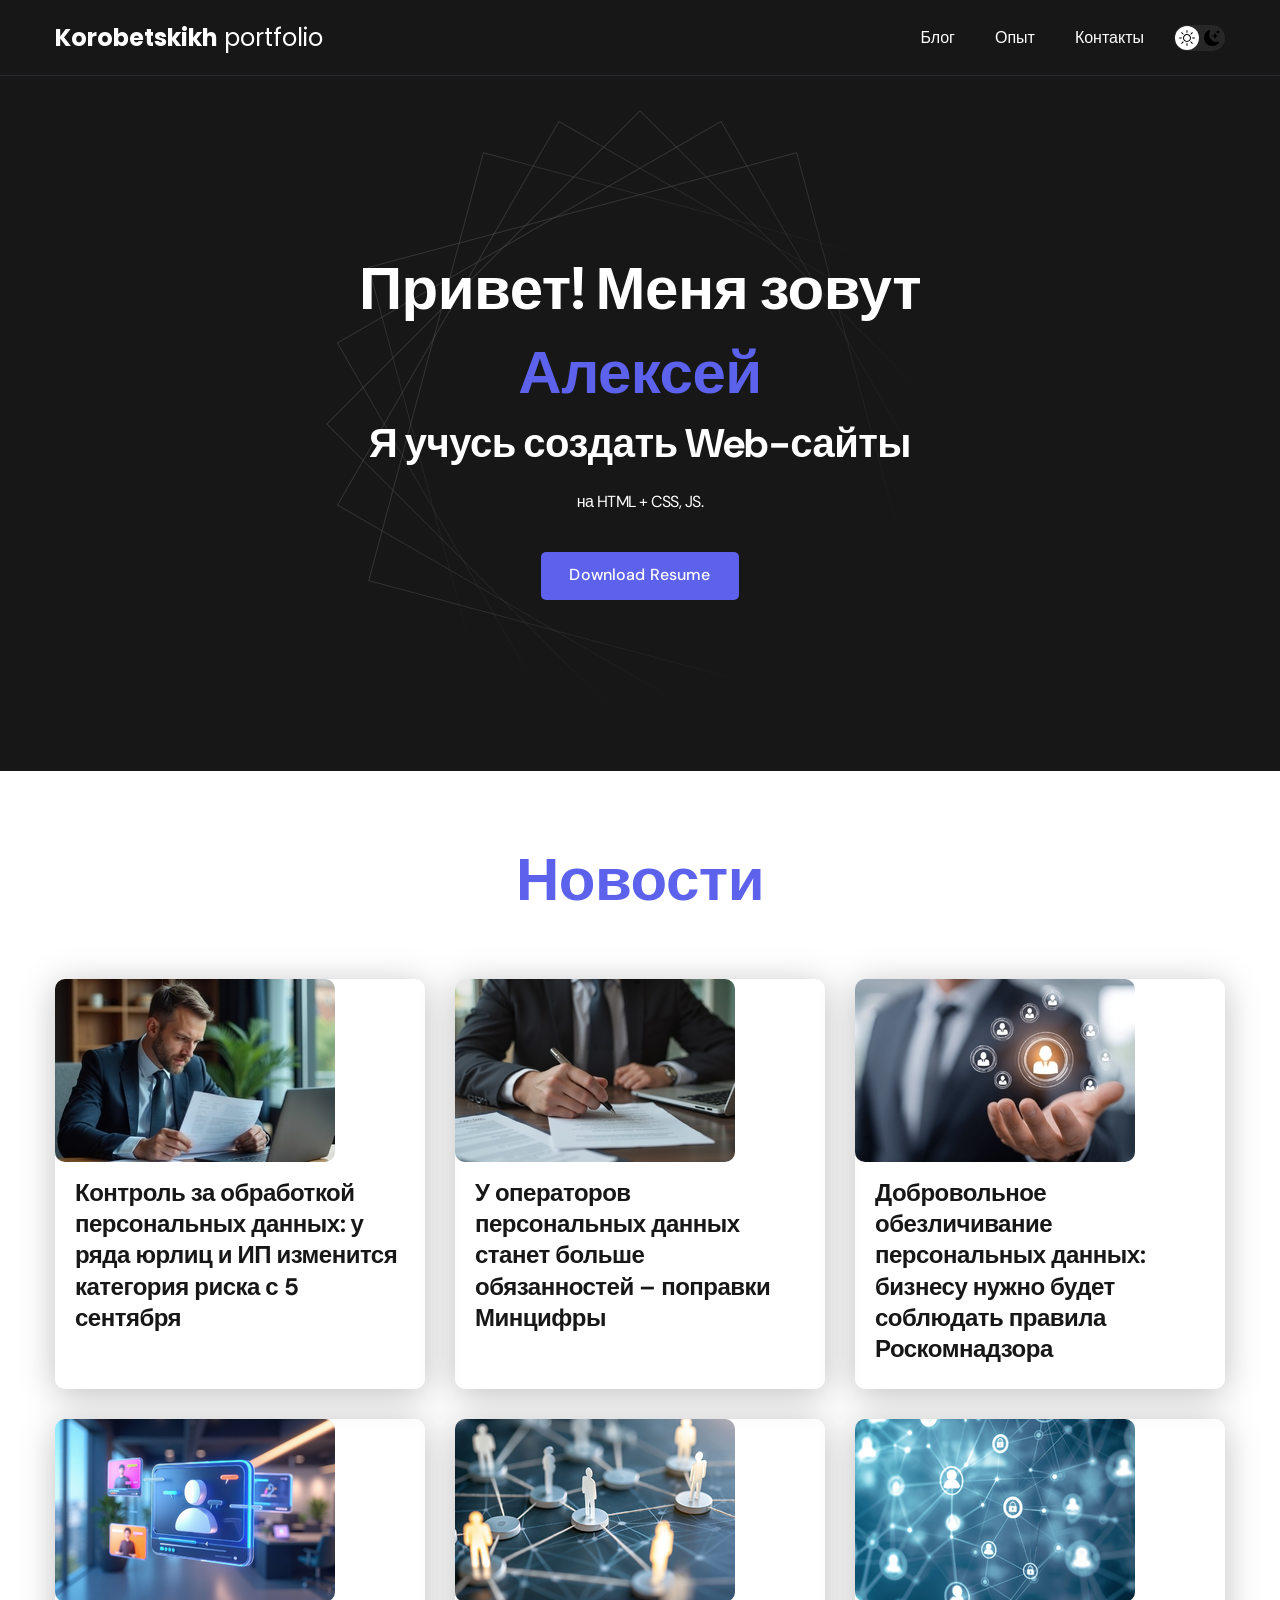
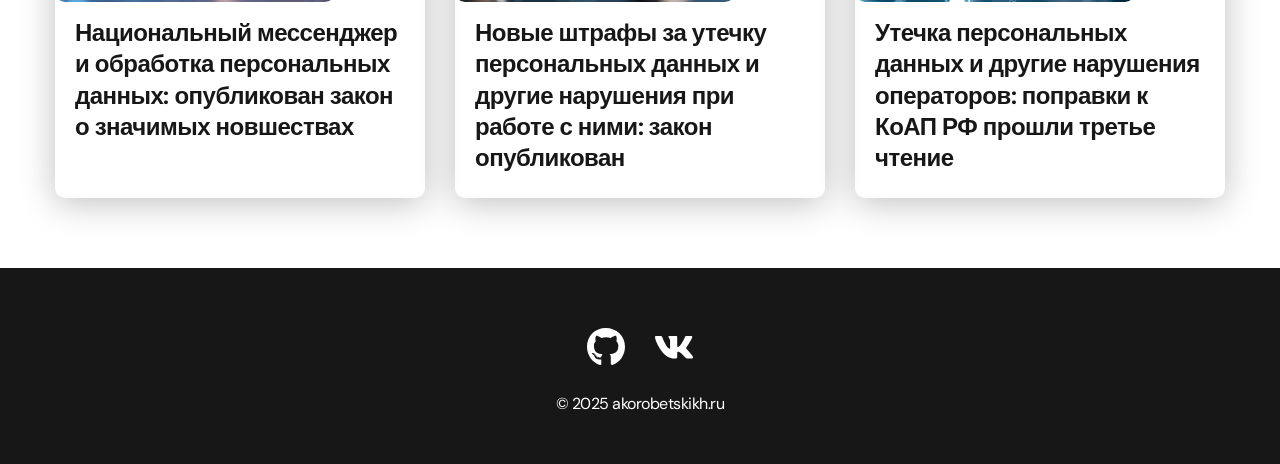
==== index.html @ 22cd6869 "First commit" ====
<!DOCTYPE html>
<html lang="en">

<head>
    <meta charset="UTF-8">
    <meta name="viewport" content="width=device-width, initial-scale=1.0">
    <title>Korobetskikh Portfolio</title>
    <link rel="stylesheet" href="./css/main.css">
</head>

<body>
    <nav class="nav">
        <div class="container">
            <div class="nav-row">
                <a href="./index.html" class="logo"><strong>Korobetskikh</strong> portfolio</a>
                <button class="dark-mode-btn">
                    <img src="./img/icons/sun.svg" alt="Light mode" class="dark-mode-btn__icon">
                    <img src="./img/icons/moon.svg" alt="Dark mode" class="dark-mode-btn__icon">
                </button>
                <ul class="nav-list">
                    <li class="nav-list__item"><a href="./blog.html" class="nav-list__link">Блог</a></li>
                    <li class="nav-list__item"><a href="./skills.html" class="nav-list__link">Опыт</a></li>
                    <li class="nav-list__item"><a href="./contacts.html" class="nav-list__link">Контакты</a></li>
                </ul>
            </div>
        </div>
    </nav>

    <header class="header">
        <div class="header__wrapper">
            <h1 class="header__title">
                <strong>Привет! Меня зовут <em>Алексей</em></strong><br>
                Я учусь создать Web-сайты
            </h1>
            <div class="header__text">
                <p>на HTML + CSS, JS.</p>
            </div>
            <a href="./img/projects/resume.pdf" class="btn">Download Resume</a>
        </div>
    </header>

    <main class="section">
        <div class="container">
            <h2 class="title-1">Новости</h2>
            <ul class="projects">
                <li class="project">
                    <a href="https://www.consultant.ru/legalnews/29402/">
                        <img src="./img/projects/pdn1.jpeg" alt="pdn1" class="project__img">
                        <h3 class="project__title">Контроль за обработкой персональных данных: у ряда юрлиц и ИП
                            изменится категория риска с 5 сентября</h3>
                    </a>
                </li>
                <li class="project">
                    <a href="https://www.consultant.ru/legalnews/29343/">
                        <img src="./img/projects/pdn2.jpeg" alt="pdn2" class="project__img">
                        <h3 class="project__title">У операторов персональных данных станет больше обязанностей –
                            поправки Минцифры</h3>
                    </a>
                </li>
                <li class="project">
                    <a href="https://www.consultant.ru/legalnews/29204/">
                        <img src="./img/projects/pdn3.jpeg" alt="pdn3" class="project__img">
                        <h3 class="project__title">Добровольное обезличивание персональных данных: бизнесу нужно будет
                            соблюдать правила Роскомнадзора</h3>
                    </a>
                </li>
                <li class="project">
                    <a href="https://www.consultant.ru/legalnews/28832/">
                        <img src="./img/projects/pdn4.jpeg" alt="pdn4" class="project__img">
                        <h3 class="project__title">Национальный мессенджер и обработка персональных данных: опубликован
                            закон о значимых новшествах</h3>
                    </a>
                </li>
                <li class="project">
                    <a href="https://www.consultant.ru/legalnews/27142/">
                        <img src="./img/projects/pdn5.jpeg" alt="pdn5" class="project__img">
                        <h3 class="project__title">Новые штрафы за утечку персональных данных и другие нарушения при
                            работе с ними: закон опубликован</h3>
                    </a>
                </li>
                <li class="project">
                    <a href="https://www.consultant.ru/legalnews/27082/">
                        <img src="./img/projects/pdn6.jpeg" alt="pdn6" class="project__img">
                        <h3 class="project__title">Утечка персональных данных и другие нарушения операторов: поправки к
                            КоАП РФ прошли третье чтение</h3>
                    </a>
                </li>
            </ul>
        </div>
    </main>

    <button class="scroll-to-top" aria-label="Наверх">↑</button>

    <script>
        // Анимация появления элементов при скролле
        const observerOptions = {
            threshold: 0.1,
            rootMargin: '0px 0px -50px 0px'
        };

        const observer = new IntersectionObserver((entries) => {
            entries.forEach(entry => {
                if (entry.isIntersecting) {
                    entry.target.classList.add('visible');
                }
            });
        }, observerOptions);

        // Наблюдаем за элементами, которые должны появляться при скролле
        document.addEventListener('DOMContentLoaded', () => {
            // Анимируем заголовок
            const title = document.querySelector('.title-1');
            setTimeout(() => {
                title.classList.add('visible');
            }, 300);

            // Наблюдаем за карточками статей
            const trendPosts = document.querySelectorAll('.trends_post');
            trendPosts.forEach((post, index) => {
                observer.observe(post);
                // Добавляем задержку для последовательного появления
                post.style.transitionDelay = `${index * 0.1}s`;
            });

            // Кнопка "Наверх"
            const scrollToTopBtn = document.querySelector('.scroll-to-top');

            window.addEventListener('scroll', () => {
                if (window.pageYOffset > 300) {
                    scrollToTopBtn.classList.add('visible');
                } else {
                    scrollToTopBtn.classList.remove('visible');
                }
            });

            scrollToTopBtn.addEventListener('click', () => {
                window.scrollTo({
                    top: 0,
                    behavior: 'smooth'
                });
            });

            // Добавляем интерактивность карточкам
            trendPosts.forEach(post => {
                post.addEventListener('click', (e) => {
                    // Если клик не по ссылке, переходим по ссылке заголовка
                    if (e.target.tagName !== 'A') {
                        const link = post.querySelector('.trands_post_main-wrap_title');
                        if (link) {
                            window.location.href = link.href;
                        }
                    }
                });

                // Добавляем эффект при наведении на всю карточку
                post.style.cursor = 'pointer';
            });
        });

        // Плавный скролл для якорных ссылок
        document.querySelectorAll('a[href^="#"]').forEach(anchor => {
            anchor.addEventListener('click', function (e) {
                e.preventDefault();
                const target = document.querySelector(this.getAttribute('href'));
                if (target) {
                    target.scrollIntoView({
                        behavior: 'smooth',
                        block: 'start'
                    });
                }
            });
        });
    </script>

    <footer class="footer">
        <div class="container">
            <div class="footer__wrapper">
                <ul class="social">
                    <li class="social__item"><a href="https://github.com/AleNiKor"><img src="./img/icons/gitHub.svg"
                                alt="Link"></a></li>
                    <li class="social__item"><a href="https://vk.com/korobetskikh"><img src="./img/icons/vk.svg"
                                alt="Link"></a></li>
                </ul>
                <div class="copyright">
                    <p>© 2025 akorobetskikh.ru </p>
                </div>
            </div>
        </div>
    </footer>

    <script src="./js/main.js"></script>

</body>

</html>
---- css/main.css ----
@import "./reset.css";
@import url('https://fonts.googleapis.com/css2?family=DM+Sans:wght@400;500;700&family=Poppins:wght@400;500;700&display=swap');

:root {
    --black: #171718;
    --black-border: #26292D;
    --write: #ffffff;
    --purple: #5C62EC;

    --text-color: var(--black);

    --dark-bg: var(--black);
    --dark-border: var(--black-border);
    --header-text: var(--write);
    --accent: var(--purple);

    /* Light mode */
    --page-bg: var(--write);
    --text-color: var(--black);

    --title-1: var(--accent);

    --project-card-bg: var(--white);
    --project-card-text: var(--black);
    --box-shadow: 0px 5px 35px rgba(0, 0, 0, 0.25);

    --skills-list-item: var(--write);
    --skills-list-item-text: var(--black);
}

.dark {
    /* Dark mode */
    --page-bg: #252526;
    --text-color: var(--white);

    --title-1: var(--write);

    --project-card-bg: var(--black);
    --project-card-text: var(--write);
    --box-shadow: 0px 5px 35px rgba(0, 0, 0, 0.8);

    --skills-list-item: var(--black);
    --skills-list-item-text: var(--write);
}

html, body {
    display: flex;
    flex-direction: column;
    min-height: 100vh;

    font-family: 'DM Sans', sans-serif;
    letter-spacing: -0.5px;
   
    /* Light mode */
    background-color: var(--page-bg);
    color: var(--text-color);
}

/* General */

.container {
    margin: 0 auto;
    padding: 0 15px;
    max-width: 1200px;
}

.none {
    display: none !important;    
}

.section {
    padding: 70px 0;
}

.title-1 {
    margin-bottom: 60px;
    font-size: 60px;
    font-weight: 700;
    line-height: 1.3;
    color: var(--title-1);
    text-align: center;
}

.title-2 {
    margin-bottom: 20px;
    font-style: 40px;
    line-height: 1.3;
    font-weight: 700;    
}

/* Nav */

.nav {
    padding: 20px 0;
    border-bottom: 1px solid var(--dark-border);
    background-color: var(--dark-bg);
    color: var(--header-text);
    letter-spacing: normal;
}

.nav-row {
    display: flex;
    justify-content: flex-end;
    align-items: center;
    column-gap: 30px;
    row-gap: 20px;
    flex-wrap: wrap;
}

.logo {
    margin-right: auto;
    color: var(--header-text);
    font-size: 24px;
    font-family: 'Poppins', sans-serif;
}

.logo strong {
    font-weight: 700;
}

.nav-list {
    display: flex;
    flex-wrap: wrap;
    row-gap: 10px;
    align-items: center;
    column-gap: 40px;
    font-size: 16px;
    font-weight: 500;
    font-family: 'Poppins', sans-serif;
}

.nav-list__link {
    color: var(--header-text);
    transition: opacity 0.2s ease-in;
}

.nav-list__link:hover {
    opacity: 0.8;
}

.nav-list__link--active {
    position: relative;
}

.nav-list__link--active::before {
    content: "";

    position: absolute;
    left: 0;
    top: 100%;

    display: block;
    height: 2px;
    width: 100%;
    background-color: var(--accent);
}

/* Dark mode btn */

.dark-mode-btn {
    order: 9;
    position: relative;
    display: flex;
    justify-content: space-between;
    width: 51px;
    height: 26px;
    padding: 5px;
    border-radius: 50px;
    background-color: #272727;

}

.dark-mode-btn::before {
    content: "";
    position: absolute;
    top: 1px;
    left: 1px;
    display: block;
    width: 24px;
    height: 24px;
    border-radius: 50%;
    background-color: var(--write);
    transition: left 0.2s ease-in;
}

.dark-mode-btn--active::before {
    left: 26px;
}

.dark-mode-btn__icon {
    position: relative;
    z-index: 9;
}

/* Header */

.header {
    padding: 40px 0;
    min-height: 695px;

    display: flex;
    justify-content: center;
    align-items: center;

    background-color: var(--dark-bg);
    background-image: url('./../img/header-bg.png');
    background-repeat: no-repeat;
    background-size: auto;
    background-position: center center;

    color: var(--header-text);
    text-align: center;
}

.header__wrapper {
    padding: 0 15px;
    max-width: 660px;
}

.header__title {
    margin-bottom: 20px;
    font-size: 40px;
    font-weight: 700;
    line-height: 1.4;
}

.header__title strong {
    font-size: 60px;
    font-weight: 700;
}

.header__title em {
    font-style: normal;
    color: var(--accent);
}

.header__text {
    margin-bottom: 40px;
    font-style: 18px;
    line-height: 1.333;
}

.header__text p + p {
    margin-top: 0.5em;
}

/* Btn */

.btn {
    display: inline-block;
    height: 48px;
    padding: 12px 28px;

    border-radius: 5px;
    background-color: var(--accent);
    color: var(--write);
    letter-spacing: 0.15px;
    font-size: 16px;
    font-weight: 500;
    transition: opacity 0.2s ease-in;
}

.btn:hover {
    opacity: 0.8;
}

.btn:active {
    position: relative;
    top: 1px;
}

/* Projects */

.projects {
    display: flex;
    justify-content: center;
    flex-wrap: wrap;
    column-gap: 30px;
    row-gap: 30px;
}

.project {
    max-width: 370px;
    background-color: var(--project-card-bg);
    box-shadow: var(--box-shadow);
    border-radius: 10px;
}

.project__img {
    border-radius: 10px;
}

.project__title {
    padding: 15px 20px 25px;
    font-weight: 700;
    font-size: 24px;
    line-height: 1.3;
    color: var(--project-card-text);
}

/* Blog */

.blog-details {
    margin: 0 auto;
    max-width: 865px;
    display: flex;
    flex-direction: column;
    align-items: center;
}

.blog-details__cover {
    max-width: 100%;
    max-height: 400px;
    object-fit: cover;
    border-radius: 10px;
    transition: transform 0.5s ease;
    box-shadow: 0px 5px 35px rgba(0, 0, 0, 0.25);
}

.blog-details__cover:hover {
    transform: scale(1.01);
}

/* Кнопка "Наверх" */
.scroll-to-top {
    position: fixed;
    bottom: 30px;
    right: 30px;
    width: 50px;
    height: 50px;
    background: var(--purple);
    color: white;
    border: none;
    border-radius: 50%;
    cursor: pointer;
    display: flex;
    align-items: center;
    justify-content: center;
    font-size: 1.5rem;
    box-shadow: 0 3px 10px rgba(0, 0, 0, 0.2);
    opacity: 0;
    visibility: hidden;
    transition: all 0.3s ease;
    z-index: 1000;
}

.scroll-to-top.visible {
    opacity: 1;
    visibility: visible;
}

.scroll-to-top:hover {
    background: #2980b9;
    transform: translateY(-3px);
}

/* Content list */

.content-list {
    margin: 0 auto;
    max-width: 570px;
    display: flex;
    flex-direction: column;
    align-items: center;
    row-gap: 40px;
    text-align: center;
}

.content-list a {
    color: var(--accent);
}

.content-list__item {
    font-style: 18px;
    line-height: 1.5;
}

.content-list__item p + p {
    margin-top: 0.5em;
}

/* Skills */

    .skills-list {
    display: grid;
    grid-template-columns: repeat(auto-fit, minmax(300px, 1fr));
    gap: 30px;
    list-style: none;
}
        
    .skills-list__item {
    background-color: var(--skills-list-item);
    border-radius: 10px;
    padding: 30px;
    box-shadow: 0 5px 15px rgba(0, 0, 0, 0.05);
    transition: transform 0.3s ease, box-shadow 0.3s ease;
    color: var(--skills-list-item-text);
}
        
    .skills-list__item:hover {
    transform: translateY(-5px);
    box-shadow: 0 10px 25px rgba(0, 0, 0, 0.1);
}

    .skills-container {
    display: flex;
    flex-wrap: wrap;
    gap: 10px;
}
        
    .skill-tag {
    background-color: #e1f0fa;
    color: var(--purple);
    padding: 8px 15px;
    border-radius: 20px;
    font-size: 0.9rem;
    font-weight: 500;
    transition: all 0.3s ease;
}
        
    .skill-tag:hover {
    background: var(--purple);
    color: white;
    transform: scale(1.05);
}
        
    .skill-level {
    margin-top: 15px;
    }
        
    .skill-item {
    margin-bottom: 15px;
}
        
    .skill-name {
    display: flex;
    justify-content: space-between;
    margin-bottom: 5px;
}
        
    .skill-bar {
    height: 8px;
    background: #ecf0f1;
    border-radius: 4px;
    overflow: hidden;
}
        
    .skill-progress {
    height: 100%;
    background: var(--purple);
    border-radius: 4px;
    transition: width 1s ease-in-out;
}

.experience-item {
    margin-bottom: 25px;
    padding-bottom: 20px;
    border-bottom: 1px solid #eee;
}
        
.experience-item:last-child {
    border-bottom: none;
    margin-bottom: 0;
    padding-bottom: 0;
}
        
.experience-title {
    font-weight: 600;
    color: var(--skills-list-item-text);
    margin-bottom: 5px;
}
        
.experience-period {
    color: var(--purple);
    font-size: 0.9rem;
    margin-bottom: 10px;
}
        
.experience-description {
    color: var(--skills-list-item-text);
}

/* Контакты */
        
.contact-form {
    background: var(--page-bg);
    padding: 40px;
    border-radius: 10px;
    box-shadow: 0 5px 15px rgba(255, 255, 255, 0.5);
}
        
.form-group {
    margin-bottom: 25px;
}
        
.form-group label {
    display: block;
    margin-bottom: 8px;
    font-weight: 600;
}
        
.form-group input,
.form-group textarea {
    width: 100%;
    padding: 12px 15px;
    border: 2px solid --write;
    border-radius: 6px;
    font-size: 1rem;
    background-color: var(--write);
    transition: all 0.2s ease;
}
        
.form-group textarea {
    height: 150px;
    resize: vertical;
}

/* Footer */

.footer {
    margin-top: auto;
    padding: 60px 0 50px;
    background-color: var(--dark-bg);
    color: var(--header-text);
}

.footer__wrapper {
    display: flex;
    flex-direction: column;
    align-items: center;
    row-gap: 27px;    
}

.social {
    display: flex;
    column-gap: 30px;
    align-items: center;
}

.copyright {
    font-size: 16px;
}

.copyright p + p {
    margin-top: 0.5em;   
}

@media (max-width: 620px) {

    /* Header  */

    .header {
        min-height: unset;
    }
    .header__title {
        font-style: 30px;
    }
    .header__title strong {
        font-style: 40px;
    }

    /* Nav */

    .nav-row {
        justify-content: space-between;
    }
    .dark-mode-btn {
        order: 0;
    }

    /* General */

    .section {
        padding: 40px 0;
    }
    .title-1 {
        margin-bottom: 30px;
        font-size: 40px;
    }
    .title-2 {
        margin-bottom: 10px;
        font-size: 30px;
    }

    /* Projects */

    .project__title {
        font-size: 22px;
    }

    /* Content List */

    .content-list {
        row-gap: 20px;
    }
    .content-list__item {
        font-size: 16px;
    }

    /* Footer */

    .footer {
        padding: 40px 0 30px;
    }
    .footer__wrapper {
        row-gap: 20px;
    }

    /* Social */

    .social {
        column-gap: 20px;
    }
    .social__item {
        width: 28px;
    }
}
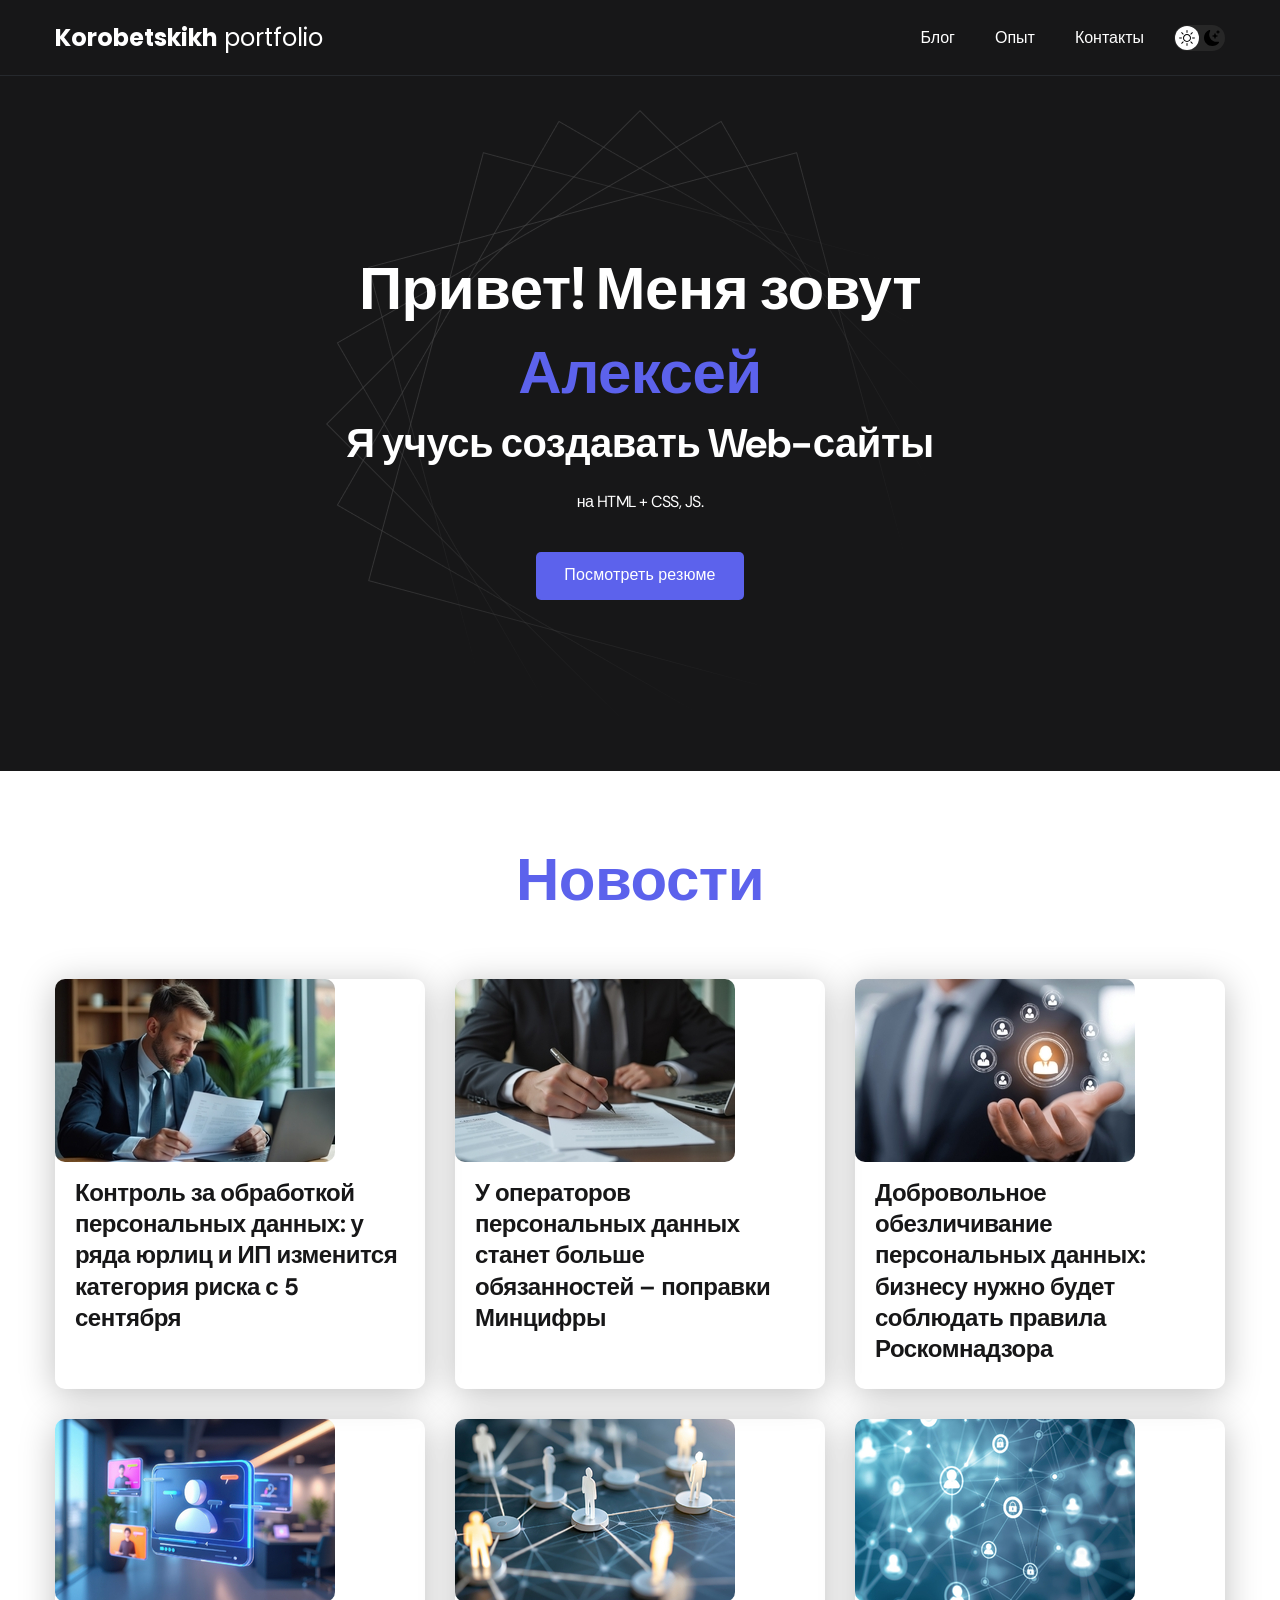
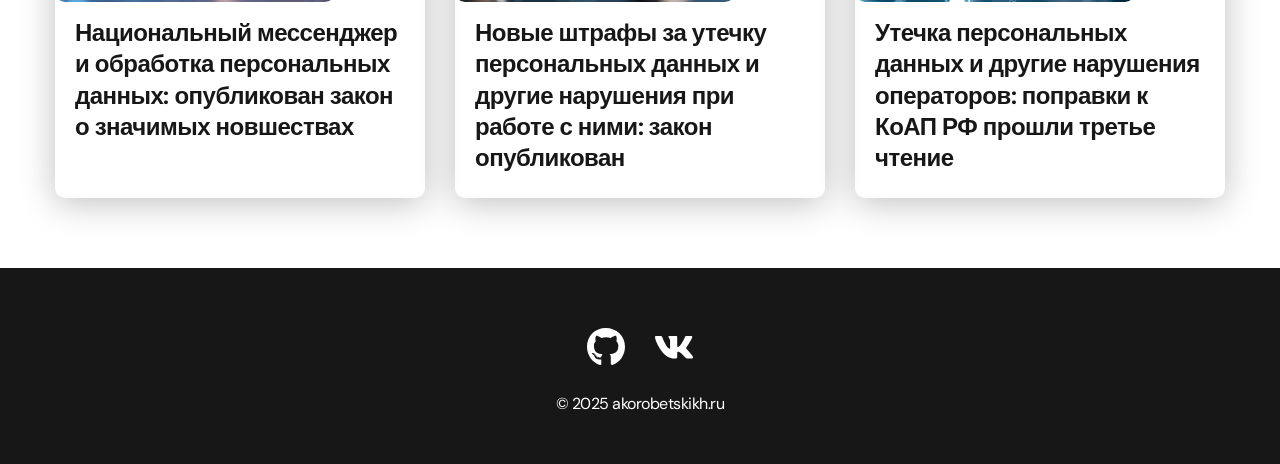
==== commit 41dc266c: "index.html" ====
--- a/index.html
+++ b/index.html
@@ -30,12 +30,12 @@
         <div class="header__wrapper">
             <h1 class="header__title">
                 <strong>Привет! Меня зовут <em>Алексей</em></strong><br>
-                Я учусь создать Web-сайты
+                Я учусь создавать Web-сайты
             </h1>
             <div class="header__text">
                 <p>на HTML + CSS, JS.</p>
             </div>
-            <a href="./img/projects/resume.pdf" class="btn">Download Resume</a>
+            <a href="./img/projects/resume.pdf" class="btn">Посмотреть резюме</a>
         </div>
     </header>
 
@@ -192,4 +192,5 @@
 
 </body>
 
-</html>+
+</html>
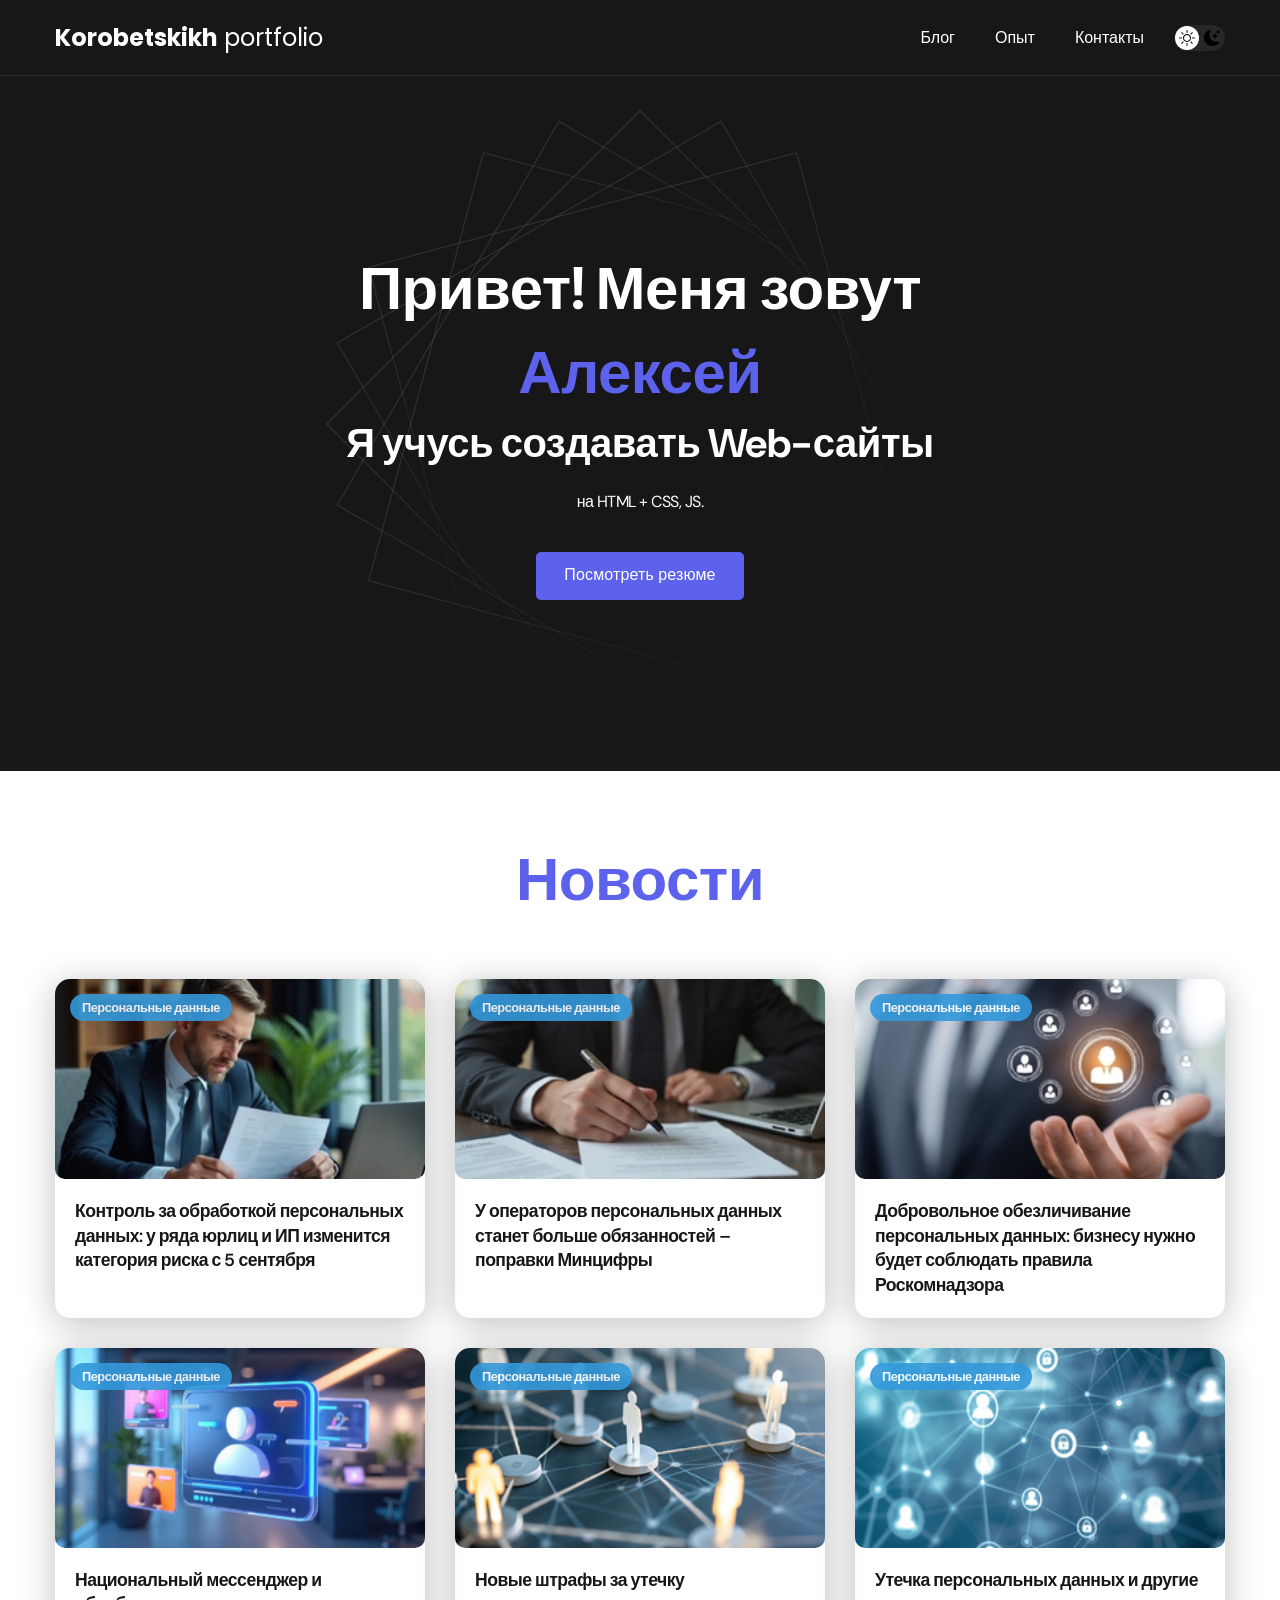
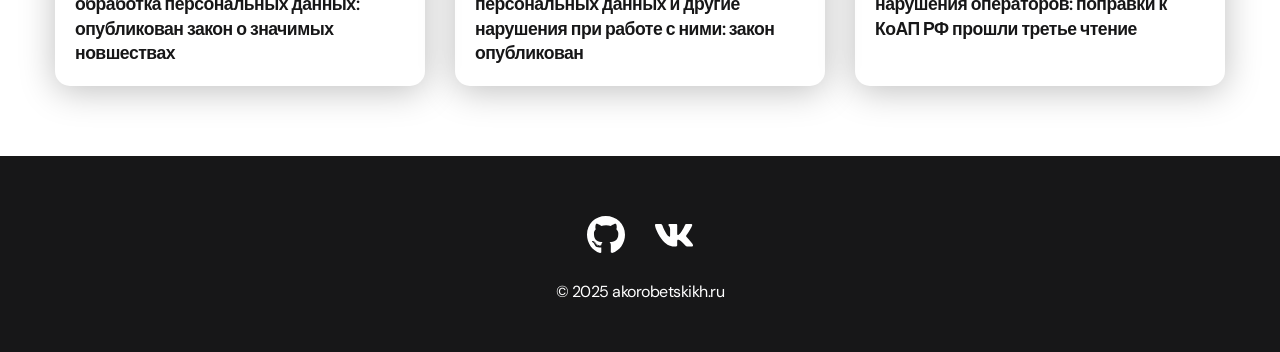
==== commit cef1b86e: "index.html" ====
--- a/index.html
+++ b/index.html
@@ -44,45 +44,81 @@
             <h2 class="title-1">Новости</h2>
             <ul class="projects">
                 <li class="project">
-                    <a href="https://www.consultant.ru/legalnews/29402/">
+                    <div class="project__category">Персональные данные</div>
+                    <a href="https://www.consultant.ru/legalnews/29402/" target="_blank">
                         <img src="./img/projects/pdn1.jpeg" alt="pdn1" class="project__img">
                         <h3 class="project__title">Контроль за обработкой персональных данных: у ряда юрлиц и ИП
                             изменится категория риска с 5 сентября</h3>
-                    </a>
-                </li>
-                <li class="project">
-                    <a href="https://www.consultant.ru/legalnews/29343/">
+                            <div class="project__hover-content">
+                            <div class="project__hover-icon">📰</div>
+                            <div class="project__hover-text">Читать статью</div>
+                            <div class="project__hover-subtext">КонсультантПлюс</div>
+                        </div>
+                    </a>
+                </li>
+                <li class="project">
+                    <div class="project__category">Персональные данные</div>
+                    <a href="https://www.consultant.ru/legalnews/29343/" target="_blank">
                         <img src="./img/projects/pdn2.jpeg" alt="pdn2" class="project__img">
                         <h3 class="project__title">У операторов персональных данных станет больше обязанностей –
                             поправки Минцифры</h3>
-                    </a>
-                </li>
-                <li class="project">
-                    <a href="https://www.consultant.ru/legalnews/29204/">
+                            <div class="project__hover-content">
+                            <div class="project__hover-icon">📝</div>
+                            <div class="project__hover-text">Читать статью</div>
+                            <div class="project__hover-subtext">КонсультантПлюс</div>
+                        </div>
+                    </a>
+                </li>
+                <li class="project">
+                    <div class="project__category">Персональные данные</div>
+                    <a href="https://www.consultant.ru/legalnews/29204/" target="_blank">
                         <img src="./img/projects/pdn3.jpeg" alt="pdn3" class="project__img">
                         <h3 class="project__title">Добровольное обезличивание персональных данных: бизнесу нужно будет
                             соблюдать правила Роскомнадзора</h3>
-                    </a>
-                </li>
-                <li class="project">
-                    <a href="https://www.consultant.ru/legalnews/28832/">
+                            <div class="project__hover-content">
+                            <div class="project__hover-icon">🛡️</div>
+                            <div class="project__hover-text">Читать статью</div>
+                            <div class="project__hover-subtext">КонсультантПлюс</div>
+                        </div>
+                    </a>
+                </li>
+                <li class="project">
+                    <div class="project__category">Персональные данные</div>
+                    <a href="https://www.consultant.ru/legalnews/28832/" target="_blank">
                         <img src="./img/projects/pdn4.jpeg" alt="pdn4" class="project__img">
                         <h3 class="project__title">Национальный мессенджер и обработка персональных данных: опубликован
                             закон о значимых новшествах</h3>
-                    </a>
-                </li>
-                <li class="project">
-                    <a href="https://www.consultant.ru/legalnews/27142/">
+                            <div class="project__hover-content">
+                            <div class="project__hover-icon">💬</div>
+                            <div class="project__hover-text">Читать статью</div>
+                            <div class="project__hover-subtext">КонсультантПлюс</div>
+                        </div>
+                    </a>
+                </li>
+                <li class="project">
+                    <div class="project__category">Персональные данные</div>
+                    <a href="https://www.consultant.ru/legalnews/27142/" target="_blank">
                         <img src="./img/projects/pdn5.jpeg" alt="pdn5" class="project__img">
                         <h3 class="project__title">Новые штрафы за утечку персональных данных и другие нарушения при
                             работе с ними: закон опубликован</h3>
-                    </a>
-                </li>
-                <li class="project">
-                    <a href="https://www.consultant.ru/legalnews/27082/">
+                            <div class="project__hover-content">
+                            <div class="project__hover-icon">⚖️</div>
+                            <div class="project__hover-text">Читать статью</div>
+                            <div class="project__hover-subtext">КонсультантПлюс</div>
+                        </div>
+                    </a>
+                </li>
+                <li class="project">
+                    <div class="project__category">Персональные данные</div>
+                    <a href="https://www.consultant.ru/legalnews/27082/" target="_blank">
                         <img src="./img/projects/pdn6.jpeg" alt="pdn6" class="project__img">
                         <h3 class="project__title">Утечка персональных данных и другие нарушения операторов: поправки к
                             КоАП РФ прошли третье чтение</h3>
+                            <div class="project__hover-content">
+                            <div class="project__hover-icon">🔒</div>
+                            <div class="project__hover-text">Читать статью</div>
+                            <div class="project__hover-subtext">КонсультантПлюс</div>
+                        </div>
                     </a>
                 </li>
             </ul>
@@ -92,7 +128,8 @@
     <button class="scroll-to-top" aria-label="Наверх">↑</button>
 
     <script>
-        // Анимация появления элементов при скролле
+
+         // Анимация появления карточек при скролле
         const observerOptions = {
             threshold: 0.1,
             rootMargin: '0px 0px -50px 0px'
@@ -106,25 +143,17 @@
             });
         }, observerOptions);
 
-        // Наблюдаем за элементами, которые должны появляться при скролле
+        // Инициализация при загрузке страницы
         document.addEventListener('DOMContentLoaded', () => {
-            // Анимируем заголовок
-            const title = document.querySelector('.title-1');
-            setTimeout(() => {
-                title.classList.add('visible');
-            }, 300);
-
-            // Наблюдаем за карточками статей
-            const trendPosts = document.querySelectorAll('.trends_post');
-            trendPosts.forEach((post, index) => {
-                observer.observe(post);
-                // Добавляем задержку для последовательного появления
-                post.style.transitionDelay = `${index * 0.1}s`;
-            });
-
+            // Наблюдаем за карточками
+            const projects = document.querySelectorAll('.project');
+            projects.forEach(project => {
+                observer.observe(project);
+            });
+       
             // Кнопка "Наверх"
             const scrollToTopBtn = document.querySelector('.scroll-to-top');
-
+            
             window.addEventListener('scroll', () => {
                 if (window.pageYOffset > 300) {
                     scrollToTopBtn.classList.add('visible');
@@ -140,24 +169,35 @@
                 });
             });
 
-            // Добавляем интерактивность карточкам
-            trendPosts.forEach(post => {
-                post.addEventListener('click', (e) => {
-                    // Если клик не по ссылке, переходим по ссылке заголовка
-                    if (e.target.tagName !== 'A') {
-                        const link = post.querySelector('.trands_post_main-wrap_title');
+           // Добавляем эффект клика на карточки
+            projects.forEach(project => {
+                project.addEventListener('click', function(e) {
+                    // Добавляем эффект "нажатия"
+                    this.style.transform = 'scale(0.95)';
+                    setTimeout(() => {
+                        this.style.transform = '';
+                    }, 150);
+                });
+
+                // Добавляем клавиатурную навигацию
+                project.addEventListener('keypress', function(e) {
+                    if (e.key === 'Enter' || e.key === ' ') {
+                        const link = this.querySelector('a');
                         if (link) {
-                            window.location.href = link.href;
+                            window.open(link.href, '_blank');
                         }
                     }
                 });
-
-                // Добавляем эффект при наведении на всю карточку
-                post.style.cursor = 'pointer';
+            });
+
+            // Добавляем tabindex для доступности
+            projects.forEach(project => {
+                project.setAttribute('tabindex', '0');
+                project.setAttribute('role', 'article');
             });
         });
 
-        // Плавный скролл для якорных ссылок
+        // Плавный скролл для навигации
         document.querySelectorAll('a[href^="#"]').forEach(anchor => {
             anchor.addEventListener('click', function (e) {
                 e.preventDefault();
@@ -169,7 +209,8 @@
                     });
                 }
             });
-        });
+        }); 
+
     </script>
 
     <footer class="footer">
--- a/css/main.css
+++ b/css/main.css
@@ -272,7 +272,9 @@
 /* Projects */
 
 .projects {
-    display: flex;
+    display: grid;
+    grid-template-columns: repeat(auto-fit, minmax(350px, 1fr));
+    gap: 30px;
     justify-content: center;
     flex-wrap: wrap;
     column-gap: 30px;
@@ -283,20 +285,138 @@
     max-width: 370px;
     background-color: var(--project-card-bg);
     box-shadow: var(--box-shadow);
+    transition: all 0.4s cubic-bezier(0.175, 0.885, 0.32, 1.275);
+    border-radius: 15px;
+    overflow: hidden;
+    position: relative;
+    opacity: 0;
+    transform: translateY(30px);
+}
+
+.project.visible {
+    opacity: 1;
+    transform: translateY(0);
+}
+
+.project:hover {
+    transform: translateY(-10px);
+    box-shadow: 0 15px 40px rgba(0, 0, 0, 0.15);
+}
+
+.project:hover .project__img {
+    transform: scale(1.1);
+}
+
+.project__img {
+    width: 100%;
+    height: 200px;
+    object-fit: cover;
+    transition: transform 0.5s ease;
     border-radius: 10px;
 }
 
-.project__img {
-    border-radius: 10px;
-}
-
 .project__title {
-    padding: 15px 20px 25px;
-    font-weight: 700;
-    font-size: 24px;
-    line-height: 1.3;
+    padding: 20px;
+    font-weight: 600;
+    font-size: 1.1rem;
+    line-height: 1.4;
     color: var(--project-card-text);
-}
+    transition: color 0.3s ease;
+}
+
+.project a {
+    text-decoration: none;
+    display: block;
+    position: relative;
+    overflow: hidden;
+}
+
+/* Эффект наложения при наведении */
+.project a::after {
+    content: '';
+    position: absolute;
+    top: 0;
+    left: 0;
+    right: 0;
+    bottom: 0;
+    background: linear-gradient(45deg, rgba(52, 152, 219, 0.9), rgba(155, 89, 182, 0.9));
+    opacity: 0;
+    transition: opacity 0.3s ease;
+    z-index: 1;
+}
+
+.project:hover a::after {
+    opacity: 1;
+}
+
+/* Текст при наведении */
+.project__hover-content {
+    position: absolute;
+    top: 50%;
+    left: 50%;
+    transform: translate(-50%, -50%) scale(0.8);
+    color: white;
+    text-align: center;
+    opacity: 0;
+    transition: all 0.3s ease;
+    z-index: 2;
+    width: 80%;
+}
+
+.project:hover .project__hover-content {
+    opacity: 1;
+    transform: translate(-50%, -50%) scale(1);
+}
+
+.project__hover-text {
+    font-size: 1.2rem;
+    font-weight: 600;
+    margin-bottom: 10px;
+}
+
+.project__hover-icon {
+    font-size: 2rem;
+    margin-bottom: 10px;
+}
+
+/* Индикатор категории */
+    .project__category {
+    position: absolute;
+    top: 15px;
+    left: 15px;
+    background: #3498db;
+    color: white;
+    padding: 5px 12px;
+    border-radius: 20px;
+    font-size: 0.8rem;
+    font-weight: 600;
+    z-index: 2;
+    opacity: 0.9;
+}
+
+/* Анимация загрузки */
+    @keyframes fadeInUp {
+    from {
+        opacity: 0;
+        transform: translateY(30px);
+    }
+    to {
+        opacity: 1;
+        transform: translateY(0);
+    }
+}
+
+.project {
+    animation: fadeInUp 0.6s ease forwards;
+}
+
+/* Задержки для последовательного появления */
+.project:nth-child(1) { animation-delay: 0.1s; }
+.project:nth-child(2) { animation-delay: 0.2s; }
+.project:nth-child(3) { animation-delay: 0.3s; }
+.project:nth-child(4) { animation-delay: 0.4s; }
+.project:nth-child(5) { animation-delay: 0.5s; }
+.project:nth-child(6) { animation-delay: 0.6s; }
 
 /* Blog */
 
@@ -614,4 +734,4 @@
     .social__item {
         width: 28px;
     }
-}+}
